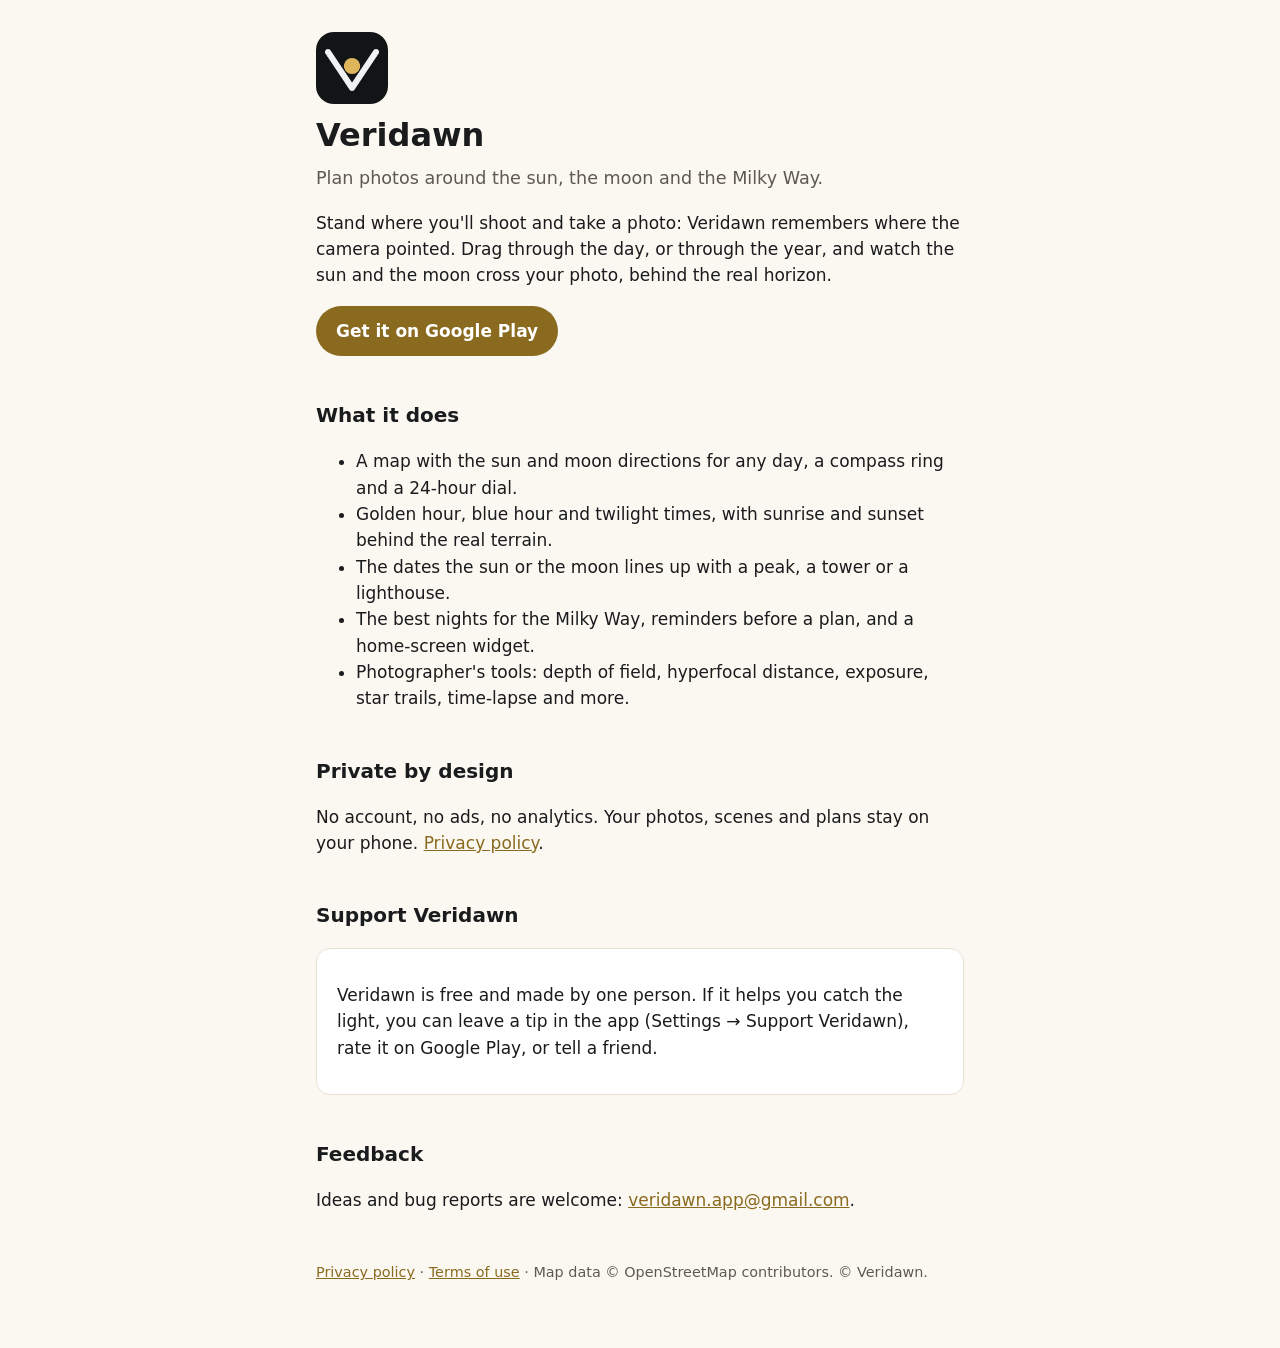
==== index.html @ 1ce49417 "Veridawn website" ====
<!doctype html>
<html lang="en">
<head>
  <meta charset="utf-8">
  <meta name="viewport" content="width=device-width, initial-scale=1">
  <title>Veridawn</title>
  <meta name="description" content="Plan photos around the sun, the moon and the Milky Way. No ads, no tracking.">
  <link rel="icon" href="icon.png">
  <link rel="stylesheet" href="style.css">
</head>
<body>
<main>
  <img class="icon" src="icon.png" alt="">
  <h1>Veridawn</h1>
  <p class="lead">Plan photos around the sun, the moon and the Milky Way.</p>

  <p>Stand where you'll shoot and take a photo: Veridawn remembers where the camera pointed. Drag through the day,
    or through the year, and watch the sun and the moon cross your photo, behind the real horizon.</p>

  <p><a class="button" href="https://play.google.com/store/apps/details?id=com.ficcc.veridawn">Get it on Google Play</a></p>

  <h2>What it does</h2>
  <ul>
    <li>A map with the sun and moon directions for any day, a compass ring and a 24-hour dial.</li>
    <li>Golden hour, blue hour and twilight times, with sunrise and sunset behind the real terrain.</li>
    <li>The dates the sun or the moon lines up with a peak, a tower or a lighthouse.</li>
    <li>The best nights for the Milky Way, reminders before a plan, and a home-screen widget.</li>
    <li>Photographer's tools: depth of field, hyperfocal distance, exposure, star trails, time-lapse and more.</li>
  </ul>

  <h2>Private by design</h2>
  <p>No account, no ads, no analytics. Your photos, scenes and plans stay on your phone.
    <a href="privacy.html">Privacy policy</a>.</p>

  <h2 id="support">Support Veridawn</h2>
  <div class="card">
    <p>Veridawn is free and made by one person. If it helps you catch the light, you can leave a tip in the app
      (Settings → Support Veridawn), rate it on Google Play, or tell a friend.</p>
    <!-- No external payment links on this page: the app opens it (Google Play payments policy; see README.md). -->
  </div>

  <h2>Feedback</h2>
  <p>Ideas and bug reports are welcome: <a href="mailto:veridawn.app@gmail.com">veridawn.app@gmail.com</a>.</p>

  <footer><a href="privacy.html">Privacy policy</a> · <a href="terms.html">Terms of use</a> ·
    Map data © OpenStreetMap contributors. © Veridawn.</footer>
</main>
</body>
</html>
---- style.css ----
:root { --bg: #FBF8F2; --fg: #1A1B1D; --muted: #5E5A52; --accent: #8A6A1F; --card: #FFFFFF; --line: #E7E1D4; --on-accent: #FFFFFF; }
@media (prefers-color-scheme: dark) {
  :root { --bg: #131416; --fg: #F1F2F4; --muted: #9EA1A8; --accent: #DDB65C; --card: #1D1E21; --line: #2A2C30; --on-accent: #131416; }
}
* { box-sizing: border-box; }
body { margin: 0; background: var(--bg); color: var(--fg); font: 17px/1.55 system-ui, -apple-system, "Segoe UI", Roboto, sans-serif; }
main { max-width: 680px; margin: 0 auto; padding: 32px 16px 64px; }
h1 { font-size: 2rem; margin: 0 0 4px; }
h2 { margin-top: 2.2em; font-size: 1.25rem; }
p.lead { color: var(--muted); font-size: 1.1rem; margin-top: 0; }
a { color: var(--accent); }
.card { background: var(--card); border: 1px solid var(--line); border-radius: 14px; padding: 16px 20px; margin: 16px 0; }
.button { display: inline-block; padding: 12px 20px; border-radius: 999px; background: var(--accent); color: var(--on-accent); text-decoration: none; font-weight: 600; }
table { border-collapse: collapse; width: 100%; font-size: 0.95rem; }
th, td { text-align: left; vertical-align: top; padding: 8px 6px; border-bottom: 1px solid var(--line); }
.table-wrap { overflow-x: auto; }
img.icon { width: 72px; height: 72px; border-radius: 18px; }
footer { margin-top: 48px; color: var(--muted); font-size: 0.9rem; }
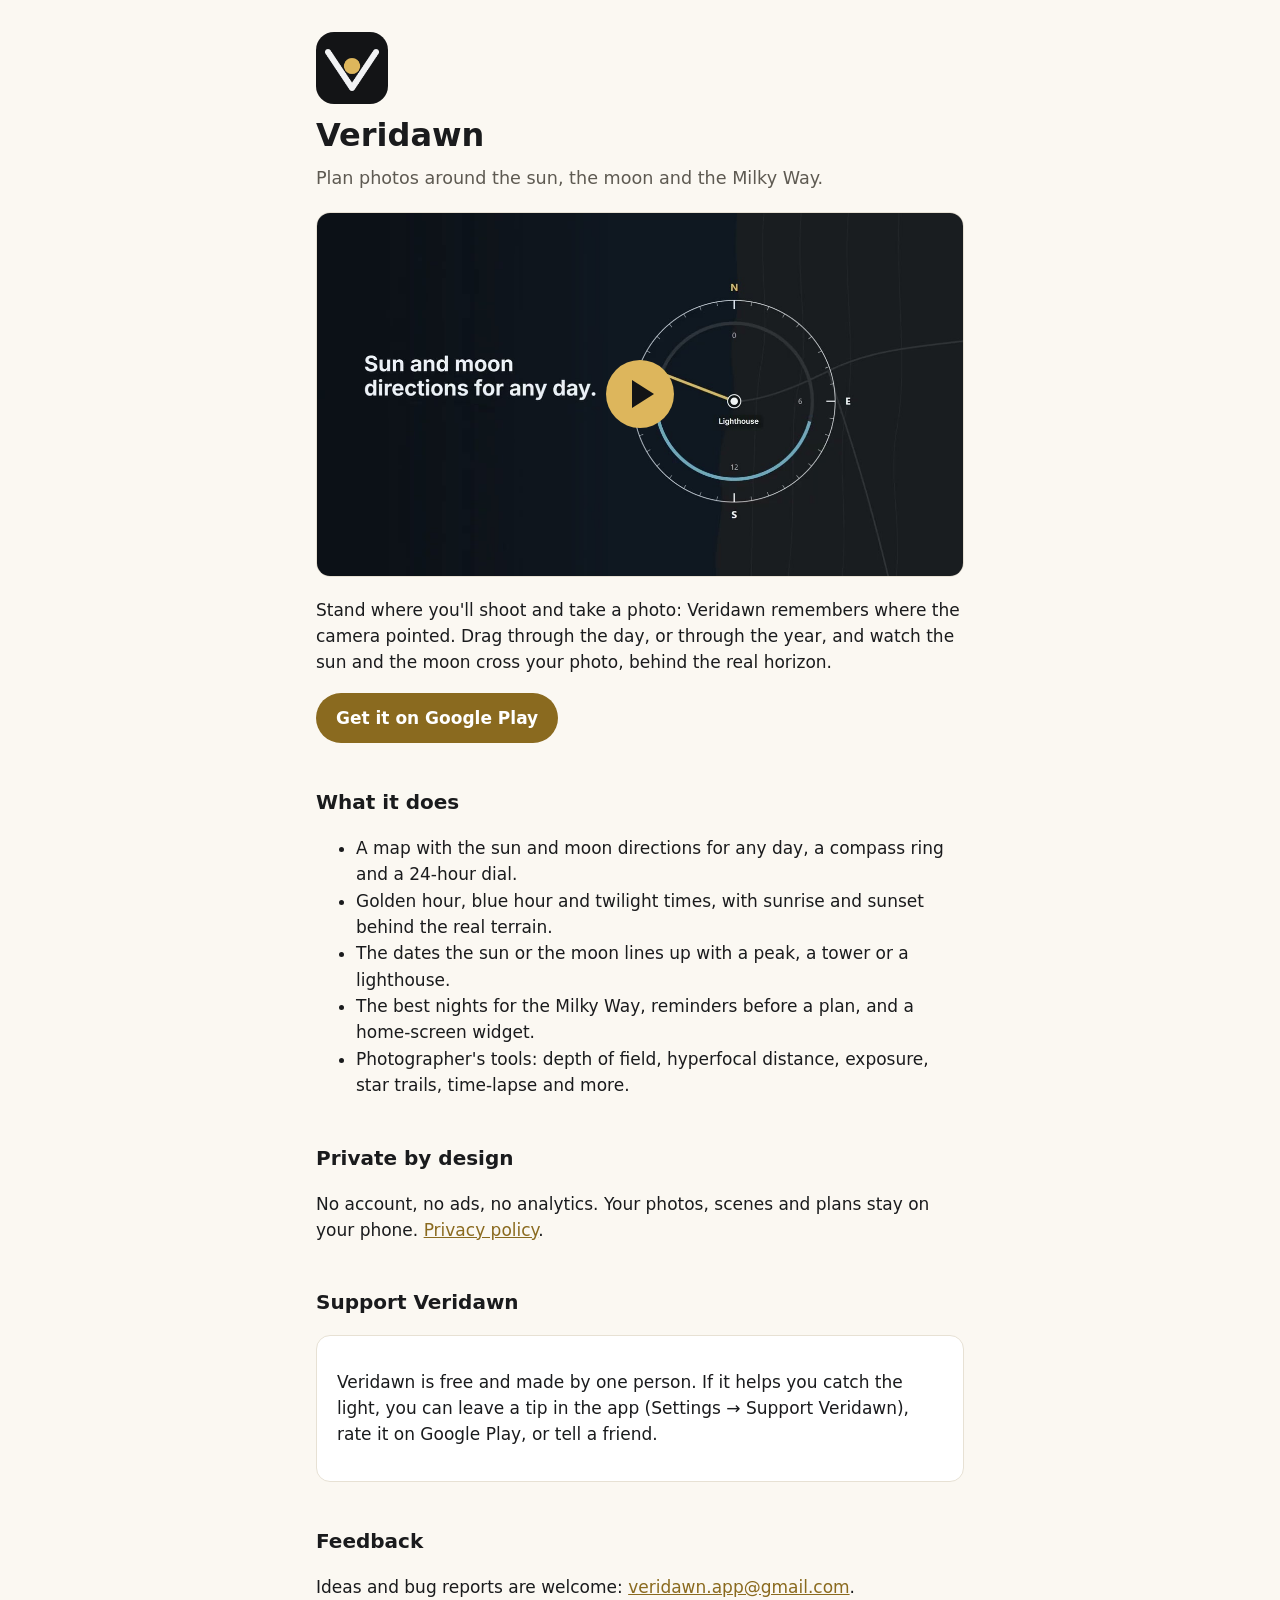
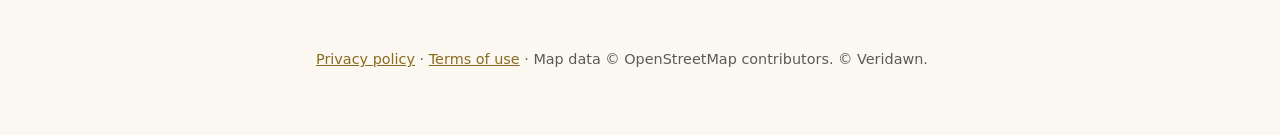
==== commit c05e04fd: "Showcase the app: video, new README, web version in the privacy policy - README now presents Veridaw" ====
--- a/index.html
+++ b/index.html
@@ -13,6 +13,12 @@
   <img class="icon" src="icon.png" alt="">
   <h1>Veridawn</h1>
   <p class="lead">Plan photos around the sun, the moon and the Milky Way.</p>
+
+  <!-- Nothing loads from YouTube until play is pressed (see privacy.html). Without scripts this is a plain link. -->
+  <a class="video" href="https://www.youtube.com/watch?v=sLHSqeIcKg0" data-id="sLHSqeIcKg0" aria-label="Play the Veridawn video">
+    <img src="video-poster.jpg" width="1280" height="720" alt="A compass ring with the sun's direction over a lighthouse">
+    <span class="play"></span>
+  </a>
 
   <p>Stand where you'll shoot and take a photo: Veridawn remembers where the camera pointed. Drag through the day,
     or through the year, and watch the sun and the moon cross your photo, behind the real horizon.</p>
@@ -45,5 +51,20 @@
   <footer><a href="privacy.html">Privacy policy</a> · <a href="terms.html">Terms of use</a> ·
     Map data © OpenStreetMap contributors. © Veridawn.</footer>
 </main>
+<script>
+  document.querySelector('.video').addEventListener('click', function (event) {
+    event.preventDefault();
+    var frame = document.createElement('iframe');
+    frame.src = 'https://www.youtube-nocookie.com/embed/' + this.dataset.id + '?autoplay=1&rel=0';
+    frame.title = 'Veridawn video';
+    frame.allow = 'autoplay; encrypted-media; picture-in-picture; fullscreen';
+    frame.referrerPolicy = 'strict-origin-when-cross-origin';
+    frame.allowFullscreen = true;
+    var box = document.createElement('div');
+    box.className = 'video';
+    box.appendChild(frame);
+    this.replaceWith(box);
+  });
+</script>
 </body>
 </html>
--- a/style.css
+++ b/style.css
@@ -15,4 +15,9 @@
 th, td { text-align: left; vertical-align: top; padding: 8px 6px; border-bottom: 1px solid var(--line); }
 .table-wrap { overflow-x: auto; }
 img.icon { width: 72px; height: 72px; border-radius: 18px; }
+.video { display: block; position: relative; aspect-ratio: 16 / 9; margin: 20px 0; border: 1px solid var(--line); border-radius: 14px; overflow: hidden; background: #131416; }
+.video img, .video iframe { display: block; width: 100%; height: 100%; border: 0; object-fit: cover; }
+.video .play { position: absolute; left: 50%; top: 50%; width: 68px; height: 68px; margin: -34px 0 0 -34px; border-radius: 50%; background: #DDB65C; transition: transform 0.15s; }
+.video .play::after { content: ""; position: absolute; left: 26px; top: 20px; border-style: solid; border-width: 14px 0 14px 22px; border-color: transparent transparent transparent #131416; }
+.video:hover .play, .video:focus-visible .play { transform: scale(1.08); }
 footer { margin-top: 48px; color: var(--muted); font-size: 0.9rem; }
